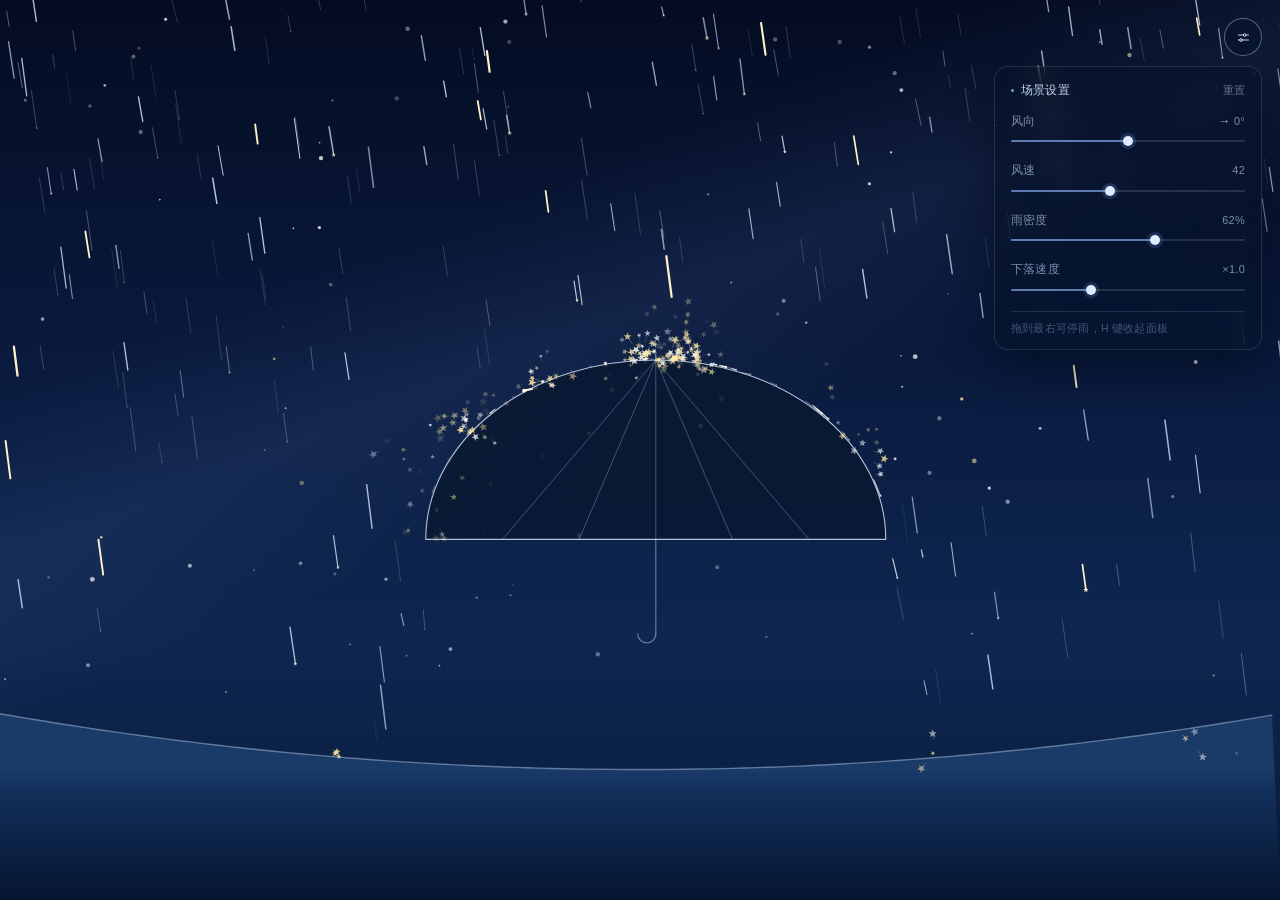
==== star-rain.html @ 6e85f905 "Site: 黎月作品集首页 + 两个演示页 - index.html: Air 风格单页作品集（作品 / 关于 / 开源 / 联系） - star-rain.html: 把雨接成星光（Canvas 粒" ====
<!DOCTYPE html>
<html lang="zh-CN">
<head>
<meta charset="UTF-8">
<meta name="viewport" content="width=device-width, initial-scale=1.0">
<title>把雨接成星光</title>
<style>
  * { margin: 0; padding: 0; box-sizing: border-box; }
  html, body { height: 100%; overflow: hidden; background: #050e26; }
  canvas { display: block; width: 100vw; height: 100vh; }

  /* ============ 设置栏 ============ */
  :root { --ln: rgba(198, 224, 255, .14); --fg: #cfe3ff; }

  #cfgBtn {
    position: fixed; top: 18px; right: 18px; z-index: 20;
    width: 38px; height: 38px; border-radius: 50%;
    display: grid; place-items: center;
    background: rgba(8, 20, 44, .62);
    border: 1px solid rgba(198, 224, 255, .16);
    -webkit-backdrop-filter: blur(12px);
    backdrop-filter: blur(12px);
    color: #cfe3ff; cursor: pointer;
    transition: border-color .2s ease, background .2s ease;
  }
  #cfgBtn:hover { border-color: rgba(198, 224, 255, .38); background: rgba(12, 28, 58, .72); }
  #cfgBtn[aria-expanded="true"] { border-color: rgba(198, 224, 255, .42); }

  #panel {
    position: fixed; top: 66px; right: 18px; z-index: 20;
    width: 268px; padding: 14px 16px 13px;
    border-radius: 14px;
    background: rgba(7, 17, 38, .60);
    border: 1px solid var(--ln);
    box-shadow: 0 18px 44px rgba(2, 8, 20, .5);
    -webkit-backdrop-filter: blur(14px) saturate(120%);
    backdrop-filter: blur(14px) saturate(120%);
    color: var(--fg);
    font: 400 12px/1.45 ui-sans-serif, -apple-system, "PingFang SC", "Microsoft YaHei", sans-serif;
    letter-spacing: .02em;
    transition: opacity .26s ease, transform .26s cubic-bezier(.2, .8, .3, 1);
  }
  #panel[data-open="false"] { opacity: 0; transform: translateY(-8px) scale(.985); pointer-events: none; }

  .hd { display: flex; align-items: center; justify-content: space-between; margin-bottom: 12px; }
  .hd .t { font-size: 12px; color: rgba(207, 227, 255, .92); }
  .hd .t::before {
    content: ""; display: inline-block; width: 3px; height: 3px; border-radius: 50%;
    background: #8fb8ff; margin-right: 7px; vertical-align: 2px; opacity: .85;
  }
  #resetBtn {
    border: 0; background: none; padding: 2px 0; cursor: pointer;
    font: inherit; font-size: 11px; color: rgba(207, 227, 255, .45);
    transition: color .2s;
  }
  #resetBtn:hover { color: rgba(207, 227, 255, .85); }

  .row + .row { margin-top: 13px; }
  .lb { display: flex; align-items: baseline; justify-content: space-between; margin-bottom: 3px; }
  .lb > span { color: rgba(207, 227, 255, .58); }
  .val { display: flex; align-items: center; gap: 4px; color: rgba(207, 227, 255, .9); font-variant-numeric: tabular-nums; }
  .val b { font-weight: 500; font-size: 11px; }
  #dirArrow { display: inline-block; width: 12px; text-align: center; font-size: 12px; color: #8fb8ff; transition: transform .1s linear; }

  input[type="range"] {
    -webkit-appearance: none; appearance: none;
    display: block; width: 100%; height: 16px; background: transparent; cursor: pointer;
  }
  input[type="range"]::-webkit-slider-runnable-track {
    height: 2px; border-radius: 2px;
    background: linear-gradient(90deg,
      rgba(146, 186, 255, .62) var(--fill, 50%),
      rgba(255, 255, 255, .13) var(--fill, 50%));
  }
  input[type="range"]::-webkit-slider-thumb {
    -webkit-appearance: none; appearance: none;
    width: 10px; height: 10px; margin-top: -4px; border-radius: 50%;
    background: #dfeaff; box-shadow: 0 0 0 3px rgba(120, 164, 240, .18);
    transition: box-shadow .2s ease;
  }
  input[type="range"]:hover::-webkit-slider-thumb,
  input[type="range"]:focus-visible::-webkit-slider-thumb { box-shadow: 0 0 0 5px rgba(120, 164, 240, .24); }
  input[type="range"]::-moz-range-track { height: 2px; border-radius: 2px; background: rgba(255, 255, 255, .13); }
  input[type="range"]::-moz-range-progress { height: 2px; border-radius: 2px; background: rgba(146, 186, 255, .62); }
  input[type="range"]::-moz-range-thumb { width: 10px; height: 10px; border: 0; border-radius: 50%; background: #dfeaff; }

  .ft { margin-top: 13px; padding-top: 9px; border-top: 1px solid var(--ln); font-size: 10.5px; color: rgba(207, 227, 255, .32); }

  @media (max-width: 560px) {
    #cfgBtn { top: 12px; right: 12px; width: 34px; height: 34px; }
    #panel { top: 56px; right: 12px; width: min(268px, calc(100vw - 24px)); padding: 13px 14px 12px; }
  }
</style>
</head>
<body>
<canvas id="stage"></canvas>

<button id="cfgBtn" aria-expanded="true" aria-controls="panel" title="场景设置（H 键收起）">
  <svg width="15" height="15" viewBox="0 0 24 24" fill="none"
       stroke="currentColor" stroke-width="1.5" stroke-linecap="round">
    <path d="M4 8h8M18 8h2M4 16h2M10 16h10"/>
    <circle cx="14" cy="8" r="2.2"/><circle cx="8" cy="16" r="2.2"/>
  </svg>
</button>

<div id="panel" data-open="true">
  <div class="hd">
    <span class="t">场景设置</span>
    <button id="resetBtn" type="button">重置</button>
  </div>

  <div class="row">
    <div class="lb"><span>风向</span><span class="val"><i id="dirArrow">→</i><b id="dirVal">0°</b></span></div>
    <input type="range" id="dir" min="-180" max="180" step="1" value="0" aria-label="风向">
  </div>

  <div class="row">
    <div class="lb"><span>风速</span><span class="val"><b id="spdVal">42</b></span></div>
    <input type="range" id="speed" min="0" max="100" step="1" value="42" aria-label="风速">
  </div>

  <div class="row">
    <div class="lb"><span>雨密度</span><span class="val"><b id="denVal">62%</b></span></div>
    <input type="range" id="density" min="0" max="100" step="1" value="62" aria-label="雨密度">
  </div>

  <div class="row">
    <div class="lb"><span>下落速度</span><span class="val"><b id="fallVal">×1.0</b></span></div>
    <input type="range" id="fall" min="0.5" max="2" step="0.05" value="1" aria-label="下落速度">
  </div>

  <div class="ft">拖到最右可停雨，H 键收起面板</div>
</div>
<script>
(function () {
  const cv  = document.getElementById('stage');
  const ctx = cv.getContext('2d');

  let W = 0, H = 0, dpr = 1;
  let bgGrad = null, groundGrad = null;

  const rand = (a, b) => a + Math.random() * (b - a);
  const clamp = (v, a, b) => v < a ? a : (v > b ? b : v);

  /* ============ 可调参数（设置栏） ============ */
  const DEFAULTS = { dir: 0, speed: 42, density: 62, fall: 1 };
  const cfg = Object.assign({}, DEFAULTS);
  const STORE_KEY = 'star-rain-cfg';

  const uiEl = {
    dir:     document.getElementById('dir'),
    speed:   document.getElementById('speed'),
    density: document.getElementById('density'),
    fall:    document.getElementById('fall')
  };
  const outEl = {
    dir:     document.getElementById('dirVal'),
    speed:   document.getElementById('spdVal'),
    density: document.getElementById('denVal'),
    fall:    document.getElementById('fallVal')
  };
  const dirArrow = document.getElementById('dirArrow');

  // 密度 → 上限（0 表示一滴都没有）
  const rainCap  = () => Math.round(cfg.density * 9);
  const sparkCap = () => Math.round(cfg.density * 3.5);

  /* ============ 五角星路径 ============ */
  const starPath = new Path2D();
  for (let i = 0; i < 10; i++) {
    const r = (i % 2 === 0) ? 1 : 0.42;
    const a = -Math.PI / 2 + i * Math.PI / 5;
    const px = Math.cos(a) * r, py = Math.sin(a) * r;
    if (i === 0) starPath.moveTo(px, py); else starPath.lineTo(px, py);
  }
  starPath.closePath();

  /* ============ 布局 ============ */
  const umb = { a: 0, b: 0, cx: 0, cy: 0, baseX: 0, topY: 0 };

  function layout() {
    umb.a     = Math.min(W * 0.19, 230);
    umb.b     = umb.a * 0.78;      // 略扁，更像伞
    umb.topY  = H * 0.40;
    umb.baseX = W * 0.5;
    umb.cx    = umb.baseX;
    umb.cy    = umb.topY + umb.b;
  }

  /* 弧形地平线（行星表面） */
  function groundY(x) {
    const dx = (x - W * 0.5) / (W * 0.55);
    return H * 0.855 - dx * dx * H * 0.075;
  }

  /* ============ 背景星点 ============ */
  let bgStars = [];
  function buildStars() {
    bgStars = [];
    const n = Math.round((W * H) / 12000);
    for (let i = 0; i < n; i++) {
      bgStars.push({
        x: rand(0, W),
        y: rand(0, H * 0.78),
        r: rand(.7, 2.4),
        tw: rand(.0008, .0026),
        ph: rand(0, Math.PI * 2),
        gold: Math.random() < .18
      });
    }
  }

  /* ============ 雨 ============ */
  const rain = [];
  const sparks = [];

  let t = 0;
  let dripTimer = 0;

  /* 风：方向由设置栏控制，强弱带一点阵风起伏 */
  function windAt(now) {
    const gust = .9 + .22 * Math.sin(now * .00062) + .12 * Math.sin(now * .0019 + 1.7);
    const rad  = cfg.dir * Math.PI / 180;
    return {
      x: Math.cos(rad) * cfg.speed * gust,
      y: Math.sin(rad) * cfg.speed * gust * .32
    };
  }

  function spawnRain() {
    // 亮度随机：多数偏暗，少数很亮
    const bright = Math.random();
    let a, w, big;
    if (bright > .93) { a = 1; w = rand(1.6, 2.4); big = true; }
    else if (bright > .62) { a = rand(.55, .85); w = rand(1, 1.6); big = false; }
    else { a = rand(.12, .42); w = rand(.6, 1.1); big = false; }

    rain.push({
      x: rand(-W * .3, W * 1.25),
      y: rand(-H * .35, -8),
      vx: rand(-40, 60),
      vy: rand(90, 220) * cfg.fall,
      a, w, big: big,
      len: rand(.7, 1.5),
      star: Math.random() < .12        // 少数是星形雨点
    });
  }

  /* ============ 伞面碰撞（椭圆球冠） ============ */
  function hitUmbrella(p) {
    const a = umb.a, b = umb.b;
    if (p.y > umb.cy) return false;                    // 只挡上半面
    const X = (p.x - umb.cx) / a;
    const Y = (p.y - umb.cy) / b;
    const d = Math.hypot(X, Y);
    if (d > 1.08 || d < 0.2) return false;

    // 椭圆法线
    let nx = X / a, ny = Y / b;
    const nl = Math.hypot(nx, ny) || 1;
    nx /= nl; ny /= nl;

    // 推回伞面外
    const ux = X / (d || 1), uy = Y / (d || 1);
    p.x = umb.cx + ux * a + nx * 1.5;
    p.y = umb.cy + uy * b + ny * 1.5;

    const vn = p.vx * nx + p.vy * ny;
    if (vn < 0) {
      // 消掉向内的法向分量 —— 雨就顺着伞面滑下去
      p.vx -= vn * nx * 1.15;
      p.vy -= vn * ny * 1.15;
    }
    p.vx *= .985;
    p.vy *= .985;

    // 撞击处溅起星光（沿伞面法线弹开）
    if (Math.random() < .9) splashStars(p.x, p.y, Math.round(rand(2, 4)), nx, ny);
    p.attached = true;
    return true;
  }

  /* ============ 星光散开 ============ */
  function splashStars(x, y, n, nx = 0, ny = 0) {
    for (let i = 0; i < n; i++) {
      if (sparks.length >= sparkCap()) return;
      const ang = rand(-Math.PI * 1.18, Math.PI * .18);
      const sp  = rand(35, 150);
      const life = rand(.45, 1.0);
      sparks.push({
        x, y,
        // 沿伞面法线弹开，再叠加随机方向
        vx: Math.cos(ang) * sp + nx * rand(15, 60),
        vy: Math.sin(ang) * sp + ny * rand(15, 60),
        age: 0, life,
        size: rand(2.0, 4.6),
        rot: rand(0, Math.PI),
        spin: rand(-7, 7),
        gold: Math.random() < .6
      });
    }
  }

  /* ============ 主更新 ============ */
  function update(dt) {
    t += dt * 1000;

    // 伞随风轻摆
    umb.cx = umb.baseX + Math.sin(t * .00072) * W * .016;

    // 补充雨
    const cap = rainCap();
    if (rain.length < cap) {
      const need = Math.min(10, Math.ceil((cap - rain.length) / 12) + 1);
      for (let i = 0; i < need; i++) spawnRain();
    }

    // 伞沿积水，不断往下滴
    dripTimer -= dt;
    if (dripTimer <= 0 && cfg.density > 0) {
      dripTimer = rand(.18, .5);
      const side = Math.random() < .5 ? -1 : 1;
      const dx = umb.cx + side * umb.a * rand(1.06, 1.16);
      rain.push({
        x: dx, y: umb.cy + rand(2, 14),
        vx: rand(-6, 8), vy: rand(30, 70),
        a: rand(.5, 1), w: rand(.9, 1.5), big: Math.random() < .3,
        len: rand(.8, 1.3), star: false, attached: false
      });
    }

    const wind = windAt(t);

    for (let i = rain.length - 1; i >= 0; i--) {
      const p = rain[i];
      p.vy += 300 * cfg.fall * dt;      // 重力
      // 风：水平速度朝风向收敛，风越大雨丝越斜
      const tx = wind.x * 1.8;
      p.vx += (tx - p.vx) * Math.min(1, 2.2 * dt);
      p.vy += wind.y * .45 * dt;        // 竖直分量，弱一些
      p.vx = clamp(p.vx, -260, 260);

      // 两个子步，避免高速穿透伞面
      let hitSomething = false;
      for (let s = 0; s < 2; s++) {
        p.x += p.vx * dt * .5;
        p.y += p.vy * dt * .5;

        if (hitUmbrella(p)) { hitSomething = true; break; }

        // 已经离开伞面的雨滴恢复自由下落
        if (p.attached) {
          const ex = (p.x - umb.cx) / umb.a;
          const ey = (p.y - umb.cy) / umb.b;
          if (Math.hypot(ex, ey) > 1.12) p.attached = false;
        }

        // 雨在伞面上滑过时，留下流动的星屑（把雨变成星光的过程）
        if (p.attached) {
          p.trail = (p.trail || 0) + Math.hypot(p.vx, p.vy) * dt * .5;
          if (p.trail > 26 && sparks.length < sparkCap()) {
            p.trail = 0;
            sparks.push({
              x: p.x, y: p.y,
              vx: p.vx * .25 + rand(-8, 8),
              vy: p.vy * .25 + rand(-8, 8),
              age: 0, life: rand(.3, .55),
              size: rand(1.1, 2.0),
              rot: rand(0, Math.PI),
              spin: rand(-3, 3),
              gold: true
            });
          }
        }

        if (p.y > groundY(p.x)) {
          splashStars(p.x, groundY(p.x) - 2, 3);   // 落地：碎成小星星
          hitSomething = true;
          break;
        }
      }

      const out = p.x < -W * .3 || p.x > W * 1.3 || p.y > H + 40;
      if (hitSomething && p.y > groundY(p.x)) { rain.splice(i, 1); continue; }
      if (out) rain.splice(i, 1);
    }

    // 星光
    for (let i = sparks.length - 1; i >= 0; i--) {
      const s = sparks[i];
      s.age += dt;
      if (s.age >= s.life) { sparks.splice(i, 1); continue; }
      s.vy += 140 * dt;
      s.vx *= (1 - 1.6 * dt);
      s.vy *= (1 - 1.1 * dt);
      s.vx += wind.x * .3 * dt;
      s.x += s.vx * dt;
      s.y += s.vy * dt;
      s.rot += s.spin * dt;
    }
  }

  /* ============ 绘制 ============ */
  function drawSky() {
    ctx.fillStyle = bgGrad;
    ctx.fillRect(0, 0, W, H);

    // 星点
    for (const s of bgStars) {
      const a = .25 + .55 * (.5 + .5 * Math.sin(t * s.tw + s.ph));
      ctx.globalAlpha = a;
      ctx.fillStyle = s.gold ? '#FFE9A3' : '#FFFFFF';
      ctx.beginPath();
      ctx.arc(s.x, s.y, s.r, 0, Math.PI * 2);
      ctx.fill();
    }
    ctx.globalAlpha = 1;

    // 地平线
    const gy0 = groundY(W * .5);
    const gg = ctx.createLinearGradient(0, gy0, 0, H);
    gg.addColorStop(0, '#1a3a68');
    gg.addColorStop(.18, '#122f5a');
    gg.addColorStop(1, '#061530');
    ctx.fillStyle = gg;
    ctx.beginPath();
    ctx.moveTo(0, H);
    for (let x = 0; x <= W; x += 12) ctx.lineTo(x, groundY(x));
    ctx.lineTo(W, H);
    ctx.closePath();
    ctx.fill();

    // 银河：一条很淡的斜向光带（边缘全透明，避免硬边）
    ctx.save();
    ctx.translate(W * .5, H * .34);
    ctx.rotate(-.38);
    const band = ctx.createLinearGradient(0, -H * .17, 0, H * .17);
    band.addColorStop(0,   'rgba(130,168,240,0)');
    band.addColorStop(.5,  'rgba(140,178,250,.075)');
    band.addColorStop(1,   'rgba(130,168,240,0)');
    ctx.fillStyle = band;
    ctx.fillRect(-W * .8, -H * .17, W * 1.6, H * .34);
    ctx.restore();

    // 地平线的一道光
    ctx.beginPath();
    for (let x = 0; x <= W; x += 12) {
      const y = groundY(x);
      if (x === 0) ctx.moveTo(x, y); else ctx.lineTo(x, y);
    }
    ctx.strokeStyle = 'rgba(206,226,255,.42)';
    ctx.lineWidth = 1.4;
    ctx.stroke();
  }

  function drawRain() {
    for (const p of rain) {
      const sp = Math.hypot(p.vx, p.vy) || 1;
      const len = Math.min(sp * .055 * p.len, 44);
      const nx = p.vx / sp, ny = p.vy / sp;

      ctx.beginPath();
      ctx.moveTo(p.x, p.y);
      ctx.lineTo(p.x - nx * len, p.y - ny * len);
      ctx.strokeStyle = p.big
        ? `rgba(255,240,200,${p.a})`
        : `rgba(220,235,255,${p.a})`;
      ctx.lineWidth = p.w;
      ctx.lineCap = 'round';
      ctx.stroke();

      if (p.star) {
        // 个别雨点是星形，落下来像流星屑
        ctx.save();
        ctx.translate(p.x, p.y);
        ctx.scale(p.w * 1.6, p.w * 1.6);
        ctx.globalAlpha = p.a;
        ctx.fillStyle = '#FFF3C4';
        ctx.fill(starPath);
        ctx.restore();
        ctx.globalAlpha = 1;
      }
    }
  }

  function drawUmbrella() {
    const { a, b, cx, cy } = umb;
    const seg = 6;                       // 6 个等分伞面

    ctx.save();

    /* 伞面：上半椭圆弧 + 平直底边，平涂、无渐变 */
    ctx.beginPath();
    ctx.ellipse(cx, cy, a, b, 0, Math.PI, Math.PI * 2);
    ctx.closePath();                     // 闭合即一条笔直的伞沿
    ctx.fillStyle = 'rgba(9,24,50,.84)';
    ctx.fill();
    ctx.strokeStyle = 'rgba(216,235,255,.8)';
    ctx.lineWidth = 1.1;
    ctx.lineJoin = 'round';
    ctx.stroke();

    /* 伞骨：顶点到伞沿的直线，等分伞面 */
    ctx.strokeStyle = 'rgba(190,218,255,.30)';
    ctx.lineWidth = 1;
    for (let i = 1; i < seg; i++) {
      const x = cx - a + (2 * a) * (i / seg);
      ctx.beginPath();
      ctx.moveTo(cx, cy - b);
      ctx.lineTo(x, cy);
      ctx.stroke();
    }

    /* 伞尖：一小段竖线 */
    ctx.strokeStyle = 'rgba(212,234,255,.58)';
    ctx.lineWidth = 1.2;
    ctx.lineCap = 'round';
    ctx.beginPath();
    ctx.moveTo(cx, cy - b - 6);
    ctx.lineTo(cx, cy - b + 1);
    ctx.stroke();

    /* 伞柄与挂钩 */
    const handleBottom = cy + H * .105;
    ctx.beginPath();
    ctx.moveTo(cx, cy);
    ctx.lineTo(cx, handleBottom);
    ctx.strokeStyle = 'rgba(202,226,255,.42)';
    ctx.lineWidth = 1.3;
    ctx.stroke();

    ctx.beginPath();
    ctx.arc(cx - 9, handleBottom, 9, 0, Math.PI);
    ctx.stroke();

    ctx.restore();
  }

  /* 贴在伞面上滑落的雨珠：画在伞的前面，能看见它们往下滚 */
  function drawAttached() {
    for (const p of rain) {
      if (!p.attached) continue;
      const sp = Math.hypot(p.vx, p.vy) || 1;
      const nx = p.vx / sp, ny = p.vy / sp;
      const len = Math.min(sp * .05, 22);

      ctx.beginPath();
      ctx.moveTo(p.x, p.y);
      ctx.lineTo(p.x - nx * len, p.y - ny * len);
      ctx.strokeStyle = `rgba(255,245,215,${p.a * .9})`;
      ctx.lineWidth = p.w * .9;
      ctx.lineCap = 'round';
      ctx.stroke();

      ctx.beginPath();
      ctx.arc(p.x, p.y, p.w * .9, 0, Math.PI * 2);
      ctx.fillStyle = `rgba(255,250,235,${p.a})`;
      ctx.fill();
    }
  }

  function drawSparks() {
    for (const s of sparks) {
      const a = 1 - s.age / s.life;
      const sp = Math.hypot(s.vx, s.vy) || 1;
      const tl = Math.min(sp * .09, 34);
      const nx = s.vx / sp, ny = s.vy / sp;

      ctx.beginPath();
      ctx.moveTo(s.x, s.y);
      ctx.lineTo(s.x - nx * tl, s.y - ny * tl);
      ctx.strokeStyle = `rgba(255,240,200,${a * .35})`;
      ctx.lineWidth = Math.max(s.size * .22, .5);
      ctx.lineCap = 'round';
      ctx.stroke();

      ctx.save();
      ctx.translate(s.x, s.y);
      ctx.rotate(s.rot);
      ctx.scale(s.size, s.size);
      ctx.globalAlpha = a * .95;
      ctx.fillStyle = s.gold ? '#FFE9A3' : '#FFFFFF';
      ctx.fill(starPath);
      ctx.restore();
    }
    ctx.globalAlpha = 1;
  }

  /* ============ 循环 ============ */
  let last = 0, rafId = null;

  function frame(now) {
    const dt = Math.min((now - last) / 1000, 1 / 30);
    last = now;

    update(dt);

    ctx.clearRect(0, 0, W, H);
    drawSky();
    drawRain();          // 雨先落
    drawUmbrella();      // 伞把它挡住
    drawAttached();      // 顺着伞面滚落的雨珠
    drawSparks();        // 星光在最前

    rafId = requestAnimationFrame(frame);
  }

  /* ============ 启动 ============ */
  function resize() {
    dpr = Math.min(window.devicePixelRatio || 1, 2);
    W = window.innerWidth;
    H = window.innerHeight;
    cv.width  = Math.round(W * dpr);
    cv.height = Math.round(H * dpr);
    cv.style.width  = W + 'px';
    cv.style.height = H + 'px';
    ctx.setTransform(dpr, 0, 0, dpr, 0, 0);

    bgGrad = ctx.createLinearGradient(0, 0, 0, H);
    bgGrad.addColorStop(0, '#040c22');
    bgGrad.addColorStop(.42, '#0a1b3f');
    bgGrad.addColorStop(.72, '#0e2751');
    bgGrad.addColorStop(1, '#081a38');

    layout();
    buildStars();
  }

  /* ============ 设置栏交互 ============ */
  function paintTrack(input) {
    const min = +input.min, max = +input.max;
    input.style.setProperty('--fill', ((+input.value - min) / (max - min) * 100) + '%');
  }

  function readCfg() {
    cfg.dir     = +uiEl.dir.value;
    cfg.speed   = +uiEl.speed.value;
    cfg.density = +uiEl.density.value;
    cfg.fall    = +uiEl.fall.value;
  }

  function renderUI() {
    uiEl.dir.value     = cfg.dir;
    uiEl.speed.value   = cfg.speed;
    uiEl.density.value = cfg.density;
    uiEl.fall.value    = cfg.fall;

    Object.keys(uiEl).forEach(k => paintTrack(uiEl[k]));

    outEl.dir.textContent     = Math.round(cfg.dir) + '°';
    outEl.speed.textContent   = Math.round(cfg.speed);
    outEl.density.textContent = Math.round(cfg.density) + '%';
    outEl.fall.textContent    = '×' + (Math.round(cfg.fall * 100) / 100).toFixed(2).replace(/0$/, '');
    dirArrow.style.transform  = 'rotate(' + cfg.dir + 'deg)';
  }

  function saveCfg() {
    try { localStorage.setItem(STORE_KEY, JSON.stringify(cfg)); } catch (e) {}
  }

  function loadCfg() {
    try {
      const saved = JSON.parse(localStorage.getItem(STORE_KEY) || 'null');
      if (saved && typeof saved === 'object') {
        for (const k in DEFAULTS) {
          if (typeof saved[k] === 'number' && isFinite(saved[k])) cfg[k] = saved[k];
        }
      }
    } catch (e) {}
  }

  Object.keys(uiEl).forEach(k => {
    uiEl[k].addEventListener('input', () => { readCfg(); renderUI(); saveCfg(); });
  });

  document.getElementById('resetBtn').addEventListener('click', () => {
    Object.assign(cfg, DEFAULTS);
    renderUI();
    saveCfg();
  });

  const panel = document.getElementById('panel');
  const cfgBtn = document.getElementById('cfgBtn');

  function togglePanel(open) {
    panel.dataset.open = open ? 'true' : 'false';
    cfgBtn.setAttribute('aria-expanded', open ? 'true' : 'false');
  }

  cfgBtn.addEventListener('click', () => togglePanel(panel.dataset.open !== 'true'));
  window.addEventListener('keydown', e => {
    if (e.key && e.key.toLowerCase() === 'h' && !e.metaKey && !e.ctrlKey && !e.altKey) {
      togglePanel(panel.dataset.open !== 'true');
    }
  });

  window.addEventListener('resize', resize);
  resize();

  loadCfg();
  renderUI();

  // 预铺一层雨，打开就有密度
  const seedN = Math.round(rainCap() * .45);
  for (let i = 0; i < seedN; i++) {
    spawnRain();
    const p = rain[rain.length - 1];
    p.y = rand(-H * .2, H * .75);
  }

  last = performance.now();
  rafId = requestAnimationFrame(frame);

  /* 调试：?snap=1 把画面转成图片盖在页面上（无头截图用） */
  if (location.search.indexOf('snap') > -1) {
    setTimeout(() => {
      const img = new Image();
      img.src = cv.toDataURL();
      img.style.cssText = 'position:fixed;left:0;top:0;width:100%;height:100%;z-index:99';
      document.body.appendChild(img);
    }, 1400);
  }
})();
</script>
</body>
</html>
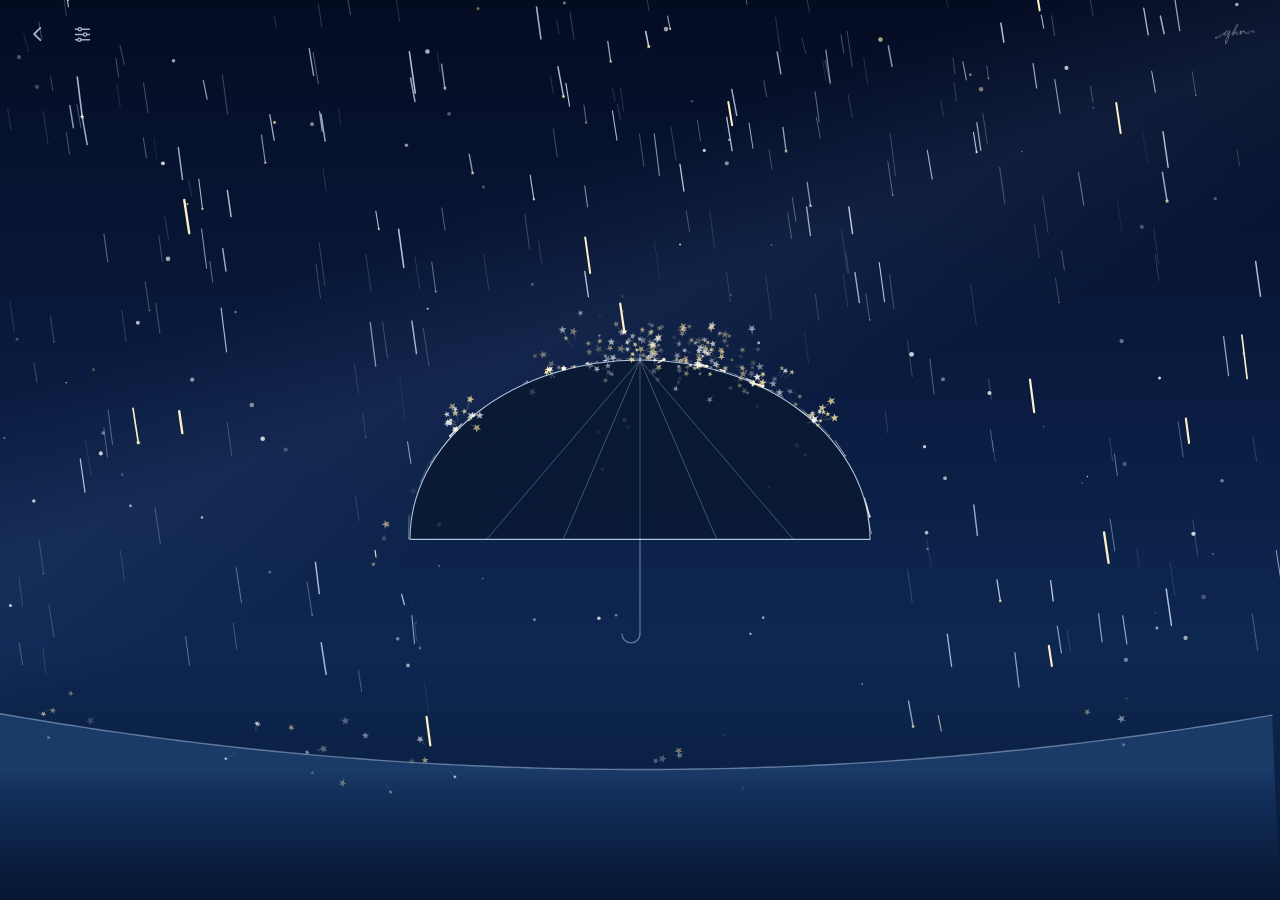
==== commit 6eeaf603: "Page: 两个演示页重做（工作台控件、逐帧海与月、浅色网格舞台）" ====
--- a/star-rain.html
+++ b/star-rain.html
@@ -2,134 +2,235 @@
 <html lang="zh-CN">
 <head>
 <meta charset="UTF-8">
-<meta name="viewport" content="width=device-width, initial-scale=1.0">
+<meta name="viewport" content="width=device-width, initial-scale=1.0, viewport-fit=cover">
 <title>把雨接成星光</title>
 <style>
-  * { margin: 0; padding: 0; box-sizing: border-box; }
-  html, body { height: 100%; overflow: hidden; background: #050e26; }
-  canvas { display: block; width: 100vw; height: 100vh; }
-
-  /* ============ 设置栏 ============ */
-  :root { --ln: rgba(198, 224, 255, .14); --fg: #cfe3ff; }
-
-  #cfgBtn {
-    position: fixed; top: 18px; right: 18px; z-index: 20;
-    width: 38px; height: 38px; border-radius: 50%;
-    display: grid; place-items: center;
-    background: rgba(8, 20, 44, .62);
-    border: 1px solid rgba(198, 224, 255, .16);
-    -webkit-backdrop-filter: blur(12px);
-    backdrop-filter: blur(12px);
-    color: #cfe3ff; cursor: pointer;
-    transition: border-color .2s ease, background .2s ease;
-  }
-  #cfgBtn:hover { border-color: rgba(198, 224, 255, .38); background: rgba(12, 28, 58, .72); }
-  #cfgBtn[aria-expanded="true"] { border-color: rgba(198, 224, 255, .42); }
-
+  * { margin: 0; padding: 0; box-sizing: border-box; -webkit-tap-highlight-color: transparent; }
+  html, body { height: 100%; overflow: hidden; background: #050e26; overscroll-behavior: none; }
+  canvas { display: block; width: 100vw; height: 100vh; height: 100dvh; }
+
+  /* ============ 顶栏 / 设置栏（与 wind-tree 同一套控件语言） ============ */
+  :root {
+    --ink: #edf2fa; --subtle: #a3b1c8; --faint: #78869e;
+    --edge: #3a475f; --edge-2: rgba(160, 196, 255, .18);
+    --icon-tile: rgba(34, 44, 62, .72);
+    --rail: #3a475f; --fill: #6a9bff; --fill-2: #85aeff; --thumb: #edf2fa;
+    --focus: rgba(106, 155, 255, .55);
+    --shadow: 0 22px 60px -24px rgba(0, 0, 0, .62), 0 10px 28px -12px rgba(0, 0, 0, .42);
+    --sep: rgba(163, 177, 200, .14);
+  }
+
+  /* 顶栏：不满铺，只两个角上的浮钮 */
+  .pp-top {
+    position: fixed; top: 0; left: 0; right: 0; z-index: 30;
+    display: flex; align-items: center; justify-content: space-between;
+    padding: 16px 20px;
+    -webkit-user-select: none; user-select: none;
+    pointer-events: none;
+  }
+  .pp-top-start, .pp-top-end { display: flex; align-items: center; gap: 8px; pointer-events: auto; }
+
+  .pp-icon {
+    display: grid; place-items: center; width: 36px; height: 36px; padding: 0;
+    border: 0; border-radius: 10px; background: transparent;
+    color: var(--subtle); cursor: pointer; text-decoration: none; font: inherit;
+    touch-action: manipulation;
+    transition: color .2s cubic-bezier(.22, .61, .36, 1),
+                background .2s cubic-bezier(.22, .61, .36, 1),
+                transform .18s cubic-bezier(.22, .61, .36, 1);
+  }
+  .pp-icon:hover, .pp-icon[aria-expanded="true"] {
+    color: var(--ink); background: var(--icon-tile); box-shadow: inset 0 0 0 1px var(--edge-2);
+  }
+  .pp-icon:active { transform: scale(.94); }
+  .pp-icon:focus-visible { outline: 2px solid var(--focus); outline-offset: 2px; }
+
+  .wt-sign {
+    display: block; padding: 4px; border-radius: 10px; opacity: .6;
+    transition: opacity .2s ease, background .2s ease;
+  }
+  .wt-sign img { display: block; height: 22px; width: auto; }
+  .wt-sign:hover { opacity: 1; background: var(--icon-tile); }
+
+  /* 设置面板：默认收起，从设置键下沿展开 */
   #panel {
-    position: fixed; top: 66px; right: 18px; z-index: 20;
-    width: 268px; padding: 14px 16px 13px;
-    border-radius: 14px;
-    background: rgba(7, 17, 38, .60);
-    border: 1px solid var(--ln);
-    box-shadow: 0 18px 44px rgba(2, 8, 20, .5);
-    -webkit-backdrop-filter: blur(14px) saturate(120%);
-    backdrop-filter: blur(14px) saturate(120%);
-    color: var(--fg);
-    font: 400 12px/1.45 ui-sans-serif, -apple-system, "PingFang SC", "Microsoft YaHei", sans-serif;
-    letter-spacing: .02em;
-    transition: opacity .26s ease, transform .26s cubic-bezier(.2, .8, .3, 1);
-  }
-  #panel[data-open="false"] { opacity: 0; transform: translateY(-8px) scale(.985); pointer-events: none; }
-
-  .hd { display: flex; align-items: center; justify-content: space-between; margin-bottom: 12px; }
-  .hd .t { font-size: 12px; color: rgba(207, 227, 255, .92); }
+    position: fixed; top: 64px; left: 20px; z-index: 31;
+    width: min(292px, calc(100vw - 40px));
+    padding: 16px 18px 14px; border-radius: 18px;
+    background: linear-gradient(180deg, rgba(39, 50, 70, .94) 0%, rgba(34, 44, 62, .96) 100%);
+    box-shadow: 0 0 0 1px var(--edge), var(--shadow);
+    -webkit-backdrop-filter: blur(16px); backdrop-filter: blur(16px);
+    color: var(--ink);
+    font: 400 12px/1.45 "Noto Sans SC", "PingFang SC", "Microsoft YaHei", -apple-system, system-ui, sans-serif;
+    transform-origin: top left;
+    transition: opacity .24s cubic-bezier(.22, .61, .36, 1),
+                transform .24s cubic-bezier(.22, .61, .36, 1);
+  }
+  #panel[data-open="false"] { opacity: 0; transform: translateY(-6px) scale(.96); pointer-events: none; }
+
+  .hd { display: flex; align-items: center; justify-content: space-between; margin-bottom: 15px; }
+  .hd .t { font-size: 12px; font-weight: 600; letter-spacing: .02em; }
   .hd .t::before {
     content: ""; display: inline-block; width: 3px; height: 3px; border-radius: 50%;
-    background: #8fb8ff; margin-right: 7px; vertical-align: 2px; opacity: .85;
+    background: var(--fill-2); margin-right: 7px; vertical-align: 2px; opacity: .9;
   }
   #resetBtn {
     border: 0; background: none; padding: 2px 0; cursor: pointer;
-    font: inherit; font-size: 11px; color: rgba(207, 227, 255, .45);
-    transition: color .2s;
-  }
-  #resetBtn:hover { color: rgba(207, 227, 255, .85); }
-
-  .row + .row { margin-top: 13px; }
-  .lb { display: flex; align-items: baseline; justify-content: space-between; margin-bottom: 3px; }
-  .lb > span { color: rgba(207, 227, 255, .58); }
-  .val { display: flex; align-items: center; gap: 4px; color: rgba(207, 227, 255, .9); font-variant-numeric: tabular-nums; }
-  .val b { font-weight: 500; font-size: 11px; }
-  #dirArrow { display: inline-block; width: 12px; text-align: center; font-size: 12px; color: #8fb8ff; transition: transform .1s linear; }
+    font: inherit; font-size: 11px; color: var(--faint); transition: color .2s;
+  }
+  #resetBtn:hover { color: var(--ink); }
+
+  .field { display: grid; gap: 7px; }
+  .field + .field { margin-top: 14px; }
+  .pp-label { display: flex; align-items: baseline; justify-content: space-between; gap: 12px; color: var(--subtle); font-size: 12px; }
+  .pp-value { color: var(--ink); font-weight: 600; font-size: 13px; letter-spacing: -.01em; font-variant-numeric: tabular-nums; }
+  #dirArrow { display: inline-block; width: 13px; text-align: center; font-size: 12px; color: var(--fill-2); transition: transform .12s linear; }
 
   input[type="range"] {
     -webkit-appearance: none; appearance: none;
-    display: block; width: 100%; height: 16px; background: transparent; cursor: pointer;
+    display: block; width: 100%; height: 22px; margin: 0; background: transparent;
+    cursor: pointer; touch-action: none;
   }
   input[type="range"]::-webkit-slider-runnable-track {
-    height: 2px; border-radius: 2px;
+    height: 3px; border-radius: 999px;
     background: linear-gradient(90deg,
-      rgba(146, 186, 255, .62) var(--fill, 50%),
-      rgba(255, 255, 255, .13) var(--fill, 50%));
+      var(--fill) 0%,
+      var(--fill-2) var(--fillp, 50%),
+      var(--rail) var(--fillp, 50%),
+      var(--rail) 100%);
   }
   input[type="range"]::-webkit-slider-thumb {
     -webkit-appearance: none; appearance: none;
-    width: 10px; height: 10px; margin-top: -4px; border-radius: 50%;
-    background: #dfeaff; box-shadow: 0 0 0 3px rgba(120, 164, 240, .18);
-    transition: box-shadow .2s ease;
+    width: 18px; height: 18px; margin-top: -7.5px; border-radius: 50%;
+    background: var(--thumb);
+    box-shadow: 0 3px 10px -2px rgba(0, 0, 0, .55), 0 0 0 1px var(--edge);
+    transition: box-shadow .18s ease;
   }
   input[type="range"]:hover::-webkit-slider-thumb,
-  input[type="range"]:focus-visible::-webkit-slider-thumb { box-shadow: 0 0 0 5px rgba(120, 164, 240, .24); }
-  input[type="range"]::-moz-range-track { height: 2px; border-radius: 2px; background: rgba(255, 255, 255, .13); }
-  input[type="range"]::-moz-range-progress { height: 2px; border-radius: 2px; background: rgba(146, 186, 255, .62); }
-  input[type="range"]::-moz-range-thumb { width: 10px; height: 10px; border: 0; border-radius: 50%; background: #dfeaff; }
-
-  .ft { margin-top: 13px; padding-top: 9px; border-top: 1px solid var(--ln); font-size: 10.5px; color: rgba(207, 227, 255, .32); }
-
-  @media (max-width: 560px) {
-    #cfgBtn { top: 12px; right: 12px; width: 34px; height: 34px; }
-    #panel { top: 56px; right: 12px; width: min(268px, calc(100vw - 24px)); padding: 13px 14px 12px; }
-  }
+  input[type="range"]:focus-visible::-webkit-slider-thumb {
+    box-shadow: 0 0 0 3px var(--focus), 0 3px 10px -2px rgba(0, 0, 0, .5);
+  }
+  input[type="range"]::-moz-range-track { height: 3px; border-radius: 999px; background: var(--rail); }
+  input[type="range"]::-moz-range-progress { height: 3px; border-radius: 999px; background: linear-gradient(90deg, var(--fill), var(--fill-2)); }
+  input[type="range"]::-moz-range-thumb {
+    width: 18px; height: 18px; border: 0; border-radius: 50%; background: var(--thumb);
+    box-shadow: 0 3px 10px -2px rgba(0, 0, 0, .55), 0 0 0 1px var(--edge);
+  }
+
+  .ft {
+    margin-top: 15px; padding-top: 10px; border-top: 1px solid var(--sep);
+    font-size: 10.5px; color: var(--faint); letter-spacing: .02em;
+  }
+
+  @media (max-width: 760px) {
+    .pp-top {
+      padding: calc(10px + env(safe-area-inset-top)) calc(14px + env(safe-area-inset-right))
+               10px calc(14px + env(safe-area-inset-left));
+    }
+    .pp-icon { width: 42px; height: 42px; border-radius: 12px; }
+    .pp-icon svg { width: 22px; height: 22px; }
+    .wt-sign { display: none; }
+
+    #panel {
+      top: calc(64px + env(safe-area-inset-top));
+      left: calc(12px + env(safe-area-inset-left));
+      right: calc(12px + env(safe-area-inset-right));
+      width: auto;
+      max-height: calc(100vh - 84px - env(safe-area-inset-top));
+      max-height: calc(100dvh - 84px - env(safe-area-inset-top));
+      overflow-y: auto; -webkit-overflow-scrolling: touch;
+      padding: 16px 18px 14px;
+      border-radius: 20px;
+      font-size: 13px;
+    }
+    .hd { margin-bottom: 16px; }
+    .hd .t { font-size: 13px; }
+    #resetBtn { font-size: 12px; }
+    .pp-label { font-size: 13px; }
+    .pp-value { font-size: 15px; }
+    .field + .field { margin-top: 16px; }
+    .field { gap: 9px; }
+
+    /* 触控尺寸放大：轨道更粗、滑块更大、整行更好按 */
+    input[type="range"] { height: 30px; }
+    input[type="range"]::-webkit-slider-runnable-track { height: 4px; }
+    input[type="range"]::-webkit-slider-thumb { width: 20px; height: 20px; margin-top: -8px; }
+    input[type="range"]::-moz-range-track { height: 4px; }
+    input[type="range"]::-moz-range-progress { height: 4px; }
+    input[type="range"]::-moz-range-thumb { width: 20px; height: 20px; }
+
+    .ft { font-size: 11px; }
+  }
+
+  /* 横屏手机：面板别把整个画面吃掉 */
+  @media (max-height: 460px) {
+    #panel {
+      max-height: calc(100dvh - 64px - env(safe-area-inset-top));
+    }
+    .pp-top { padding-top: calc(8px + env(safe-area-inset-top)); }
+  }
+
+  /* 嵌进主页预览卡时只留场景 */
+  body.is-embed .pp-top,
+  body.is-embed #panel { display: none !important; }
 </style>
 </head>
 <body>
 <canvas id="stage"></canvas>
 
-<button id="cfgBtn" aria-expanded="true" aria-controls="panel" title="场景设置（H 键收起）">
-  <svg width="15" height="15" viewBox="0 0 24 24" fill="none"
-       stroke="currentColor" stroke-width="1.5" stroke-linecap="round">
-    <path d="M4 8h8M18 8h2M4 16h2M10 16h10"/>
-    <circle cx="14" cy="8" r="2.2"/><circle cx="8" cy="16" r="2.2"/>
-  </svg>
-</button>
-
-<div id="panel" data-open="true">
+<header class="pp-top">
+  <div class="pp-top-start">
+    <a class="pp-icon" href="index.html" aria-label="回到 liyue 的主页" title="回到主页">
+      <svg viewBox="0 0 24 24" width="20" height="20" aria-hidden="true">
+        <path d="M14.8 4.6 7.4 12l7.4 7.4" fill="none" stroke="currentColor"
+              stroke-width="2.2" stroke-linecap="round" stroke-linejoin="round"/>
+      </svg>
+    </a>
+    <button class="pp-icon" id="dockBtn" type="button" aria-label="打开设置"
+            aria-expanded="false" aria-controls="panel" title="设置（H 键开合）">
+      <svg viewBox="0 0 24 24" width="21" height="21" aria-hidden="true">
+        <path d="M4 6H7.1M10.9 6H20M4 12H13.1M16.9 12H20M4 18H6.6M10.4 18H20"
+              fill="none" stroke="currentColor" stroke-width="1.6" stroke-linecap="round"/>
+        <circle cx="9" cy="6" r="1.9" fill="none" stroke="currentColor" stroke-width="1.6"/>
+        <circle cx="15" cy="12" r="1.9" fill="none" stroke="currentColor" stroke-width="1.6"/>
+        <circle cx="8.5" cy="18" r="1.9" fill="none" stroke="currentColor" stroke-width="1.6"/>
+      </svg>
+    </button>
+  </div>
+  <div class="pp-top-end">
+    <a class="wt-sign" href="index.html" aria-label="liyue 的作品集" title="liyue">
+      <img src="assets/sign-white.png" alt="liyue 的签名" />
+    </a>
+  </div>
+</header>
+
+<div id="panel" data-open="false">
   <div class="hd">
     <span class="t">场景设置</span>
     <button id="resetBtn" type="button">重置</button>
   </div>
 
-  <div class="row">
-    <div class="lb"><span>风向</span><span class="val"><i id="dirArrow">→</i><b id="dirVal">0°</b></span></div>
+  <div class="field">
+    <div class="pp-label"><span>风向</span><span class="pp-value"><i id="dirArrow">→</i>&nbsp;<b id="dirVal">0°</b></span></div>
     <input type="range" id="dir" min="-180" max="180" step="1" value="0" aria-label="风向">
   </div>
 
-  <div class="row">
-    <div class="lb"><span>风速</span><span class="val"><b id="spdVal">42</b></span></div>
+  <div class="field">
+    <div class="pp-label"><span>风速</span><span class="pp-value"><b id="spdVal">42</b></span></div>
     <input type="range" id="speed" min="0" max="100" step="1" value="42" aria-label="风速">
   </div>
 
-  <div class="row">
-    <div class="lb"><span>雨密度</span><span class="val"><b id="denVal">62%</b></span></div>
+  <div class="field">
+    <div class="pp-label"><span>雨密度</span><span class="pp-value"><b id="denVal">62%</b></span></div>
     <input type="range" id="density" min="0" max="100" step="1" value="62" aria-label="雨密度">
   </div>
 
-  <div class="row">
-    <div class="lb"><span>下落速度</span><span class="val"><b id="fallVal">×1.0</b></span></div>
+  <div class="field">
+    <div class="pp-label"><span>下落速度</span><span class="pp-value"><b id="fallVal">×1.0</b></span></div>
     <input type="range" id="fall" min="0.5" max="2" step="0.05" value="1" aria-label="下落速度">
   </div>
 
-  <div class="ft">拖到最右可停雨，H 键收起面板</div>
+  <div class="ft">拖到最右可停雨 · H 键或 Esc 收起</div>
 </div>
 <script>
 (function () {
@@ -161,9 +262,10 @@
   };
   const dirArrow = document.getElementById('dirArrow');
 
-  // 密度 → 上限（0 表示一滴都没有）
-  const rainCap  = () => Math.round(cfg.density * 9);
-  const sparkCap = () => Math.round(cfg.density * 3.5);
+  // 密度 → 上限（0 表示一滴都没有）。按屏幕面积折一下，手机上不至于糊成一片
+  const screenScale = () => clamp((W * H) / (1000 * 760), .55, 1.25);
+  const rainCap  = () => Math.round(cfg.density * 9 * screenScale());
+  const sparkCap = () => Math.round(cfg.density * 3.5 * screenScale());
 
   /* ============ 五角星路径 ============ */
   const starPath = new Path2D();
@@ -179,11 +281,15 @@
   const umb = { a: 0, b: 0, cx: 0, cy: 0, baseX: 0, topY: 0 };
 
   function layout() {
-    umb.a     = Math.min(W * 0.19, 230);
+    // 窄屏（手机竖屏）伞要占更宽的比例，否则在大屏高里显得很小
+    const narrow = W < 640;
+    const short  = H < 480;
+    umb.a     = narrow ? Math.min(W * 0.32, 170) : Math.min(W * 0.19, 230);
+    umb.a     = Math.min(umb.a, H * 0.42);      // 短屏（横屏手机）别顶到地平线
     umb.b     = umb.a * 0.78;      // 略扁，更像伞
-    umb.topY  = H * 0.40;
+    umb.topY  = H * (short ? 0.36 : (narrow ? 0.44 : 0.40));
     umb.baseX = W * 0.5;
-    umb.cx    = umb.baseX;
+    umb.cx    = umb.baseX;         // 伞不晃，始终居中
     umb.cy    = umb.topY + umb.b;
   }
 
@@ -305,8 +411,7 @@
   function update(dt) {
     t += dt * 1000;
 
-    // 伞随风轻摆
-    umb.cx = umb.baseX + Math.sin(t * .00072) * W * .016;
+    // 伞固定在正中，不随风摆动
 
     // 补充雨
     const cap = rainCap();
@@ -520,8 +625,8 @@
     ctx.lineTo(cx, cy - b + 1);
     ctx.stroke();
 
-    /* 伞柄与挂钩 */
-    const handleBottom = cy + H * .105;
+    /* 伞柄与挂钩：别插进地平线 */
+    const handleBottom = Math.max(cy + 28, Math.min(cy + H * .105, groundY(cx) - 18));
     ctx.beginPath();
     ctx.moveTo(cx, cy);
     ctx.lineTo(cx, handleBottom);
@@ -629,7 +734,7 @@
   /* ============ 设置栏交互 ============ */
   function paintTrack(input) {
     const min = +input.min, max = +input.max;
-    input.style.setProperty('--fill', ((+input.value - min) / (max - min) * 100) + '%');
+    input.style.setProperty('--fillp', ((+input.value - min) / (max - min) * 100) + '%');
   }
 
   function readCfg() {
@@ -680,19 +785,36 @@
   });
 
   const panel = document.getElementById('panel');
-  const cfgBtn = document.getElementById('cfgBtn');
-
-  function togglePanel(open) {
+  const dockBtn = document.getElementById('dockBtn');
+
+  function setPanel(open) {
     panel.dataset.open = open ? 'true' : 'false';
-    cfgBtn.setAttribute('aria-expanded', open ? 'true' : 'false');
-  }
-
-  cfgBtn.addEventListener('click', () => togglePanel(panel.dataset.open !== 'true'));
-  window.addEventListener('keydown', e => {
+    dockBtn.setAttribute('aria-expanded', open ? 'true' : 'false');
+  }
+
+  // 默认收起，只有点设置键 / H 键才展开
+  setPanel(false);
+
+  dockBtn.addEventListener('click', e => {
+    e.stopPropagation();
+    setPanel(panel.dataset.open !== 'true');
+  });
+
+  // 点场景、点空白处收起
+  cv.addEventListener('pointerdown', () => setPanel(false));
+
+  document.addEventListener('keydown', e => {
+    if (e.key === 'Escape') { setPanel(false); return; }
     if (e.key && e.key.toLowerCase() === 'h' && !e.metaKey && !e.ctrlKey && !e.altKey) {
-      togglePanel(panel.dataset.open !== 'true');
+      setPanel(panel.dataset.open !== 'true');
     }
   });
+
+  // 在主页预览卡里（?embed=1）只留场景，不出顶栏和面板
+  if (/(?:^|[?&])embed(?:=1)?(?:&|$)/.test(location.search)) {
+    document.body.classList.add('is-embed');
+    setPanel(false);
+  }
 
   window.addEventListener('resize', resize);
   resize();
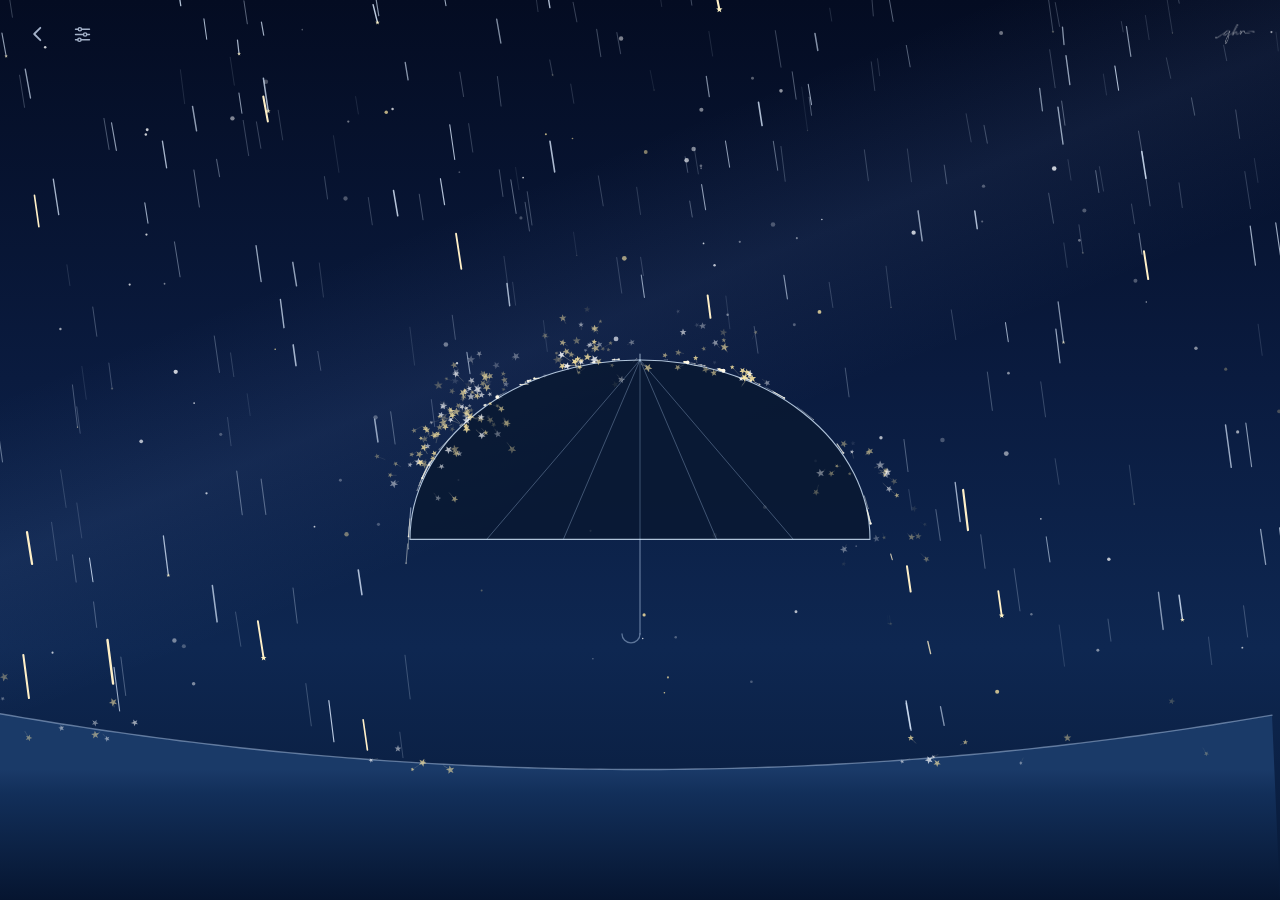
==== commit b2dc5c2e: "Fix: 预览卡里不再露出设置面板（embed 提前判定并摘掉外壳，预览地址加版本号）" ====
--- a/star-rain.html
+++ b/star-rain.html
@@ -4,6 +4,15 @@
 <meta charset="UTF-8">
 <meta name="viewport" content="width=device-width, initial-scale=1.0, viewport-fit=cover">
 <title>把雨接成星光</title>
+<script>
+/* 在样式生效前就判定 embed：类落在 documentElement 上，后面的脚本即使出错，
+   预览卡里也不会露出顶栏和面板，也不会闪一下 */
+(function () {
+  if (/(?:^|[?&])embed(?:=1)?(?:&|$)/.test(location.search)) {
+    document.documentElement.classList.add('is-embed');
+  }
+})();
+</script>
 <style>
   * { margin: 0; padding: 0; box-sizing: border-box; -webkit-tap-highlight-color: transparent; }
   html, body { height: 100%; overflow: hidden; background: #050e26; overscroll-behavior: none; }
@@ -171,8 +180,8 @@
   }
 
   /* 嵌进主页预览卡时只留场景 */
-  body.is-embed .pp-top,
-  body.is-embed #panel { display: none !important; }
+  html.is-embed .pp-top,
+  html.is-embed #panel { display: none !important; }
 </style>
 </head>
 <body>
@@ -814,6 +823,10 @@
   if (/(?:^|[?&])embed(?:=1)?(?:&|$)/.test(location.search)) {
     document.body.classList.add('is-embed');
     setPanel(false);
+    // 直接把外壳摘掉：不只靠样式覆盖，缓存了旧状态或被别的东西改了 data-open 也不会露出来
+    const top = document.querySelector('.pp-top');
+    if (top) top.remove();
+    panel.remove();
   }
 
   window.addEventListener('resize', resize);
